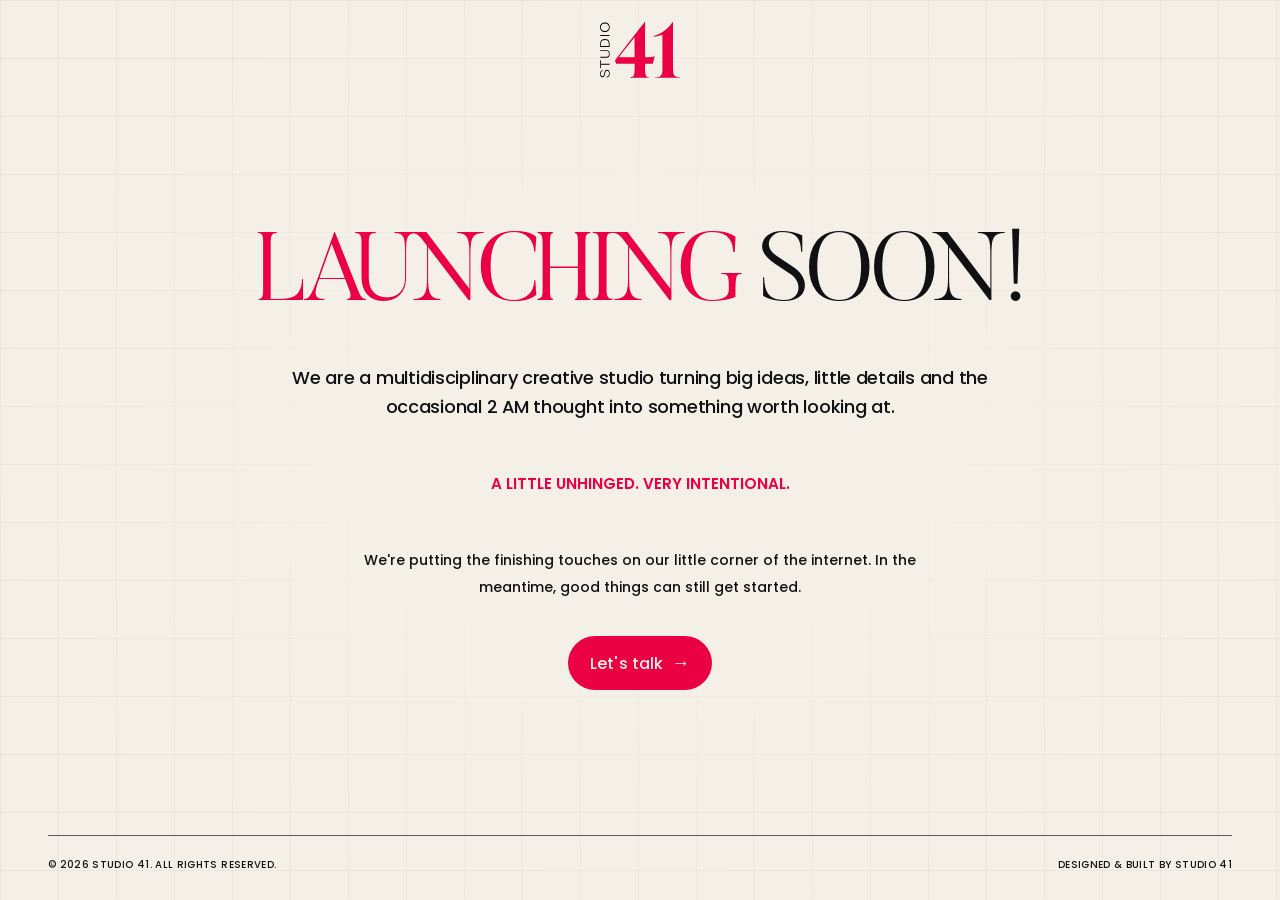
==== index.html @ 9d328b2e "Rename launch.html to index.html" ====
<!DOCTYPE html>
<html lang="en">

<head>
    <meta charset="UTF-8">
    <meta name="viewport" content="width=device-width, initial-scale=1.0">

    <meta name="theme-color" content="#F4F0E8">
    <meta name="description"
        content="Studio 41 is a multidisciplinary creative studio turning big ideas, little details and the occasional 2 AM thought into something worth looking at.">

    <title>Launching Soon — Studio 41</title>

    <!-- Launch page stylesheet -->
    <link rel="stylesheet" href="css/launch.css">

    <!-- Favicons -->
    <link rel="icon" type="image/png" sizes="16x16" href="assets/logos/Studio41-favicon-16.png">
    <link rel="icon" type="image/png" sizes="32x32" href="assets/logos/Studio41-favicon-32.png">
    <link rel="apple-touch-icon" sizes="180x180" href="assets/logos/Studio41-favicon-180.png">
</head>

<div class="page-transition" aria-hidden="true"></div>

<body>

    <main class="launch-page">

        <!-- Header: Logo only -->
        <header class="launch-header">
            <a href="launch.html" class="logo-link" aria-label="Studio 41 home">

                <img src="assets/logos/Studio41-logo-black.svg" alt="Studio 41" class="studio-logo">

            </a>
        </header>


        <!-- Main content -->
        <section class="launch-content" aria-labelledby="launch-title">

            <div class="launch-copy">

                <h1 id="launch-title" class="launch-title">
                    <span class="title-period">LAUNCHING</span> SOON!</span>
                </h1>

                <p class="launch-intro">
                    We are a multidisciplinary creative studio turning
                    big ideas, little details and the occasional 2 AM
                    thought into something worth looking at.
                </p>

                <p class="launch-tagline">
                    A little unhinged. Very intentional.
                </p>

                <p class="launch-description">
                    We're putting the finishing touches on our little
                    corner of the internet. In the meantime, good things
                    can still get started.
                </p>

                <a href="launch-contact.html" class="launch-cta">
                    <span>Let's talk</span>
                    <span class="cta-arrow" aria-hidden="true">→</span>
                </a>

            </div>

        </section>


        <!-- Footer -->
        <footer class="launch-footer">

            <div class="footer-line"></div>

            <div class="footer-content">

                <p class="footer-copyright">
                    © 2026 STUDIO 41. ALL RIGHTS RESERVED.
                </p>

                <p class="footer-credit">
                    DESIGNED & BUILT BY STUDIO 41
                </p>

            </div>

        </footer>

    </main>


    <script>
        // Fade in the current page after it loads
        window.addEventListener('pageshow', () => {
            document.body.classList.remove('page-leaving');
            document.body.classList.add('page-entering');
        });

        document.querySelectorAll('a[href]').forEach(link => {
            link.addEventListener('click', event => {
                const url = new URL(link.href, window.location.href);

                const isLaunchPage =
                    window.location.pathname.endsWith('/launch.html') ||
                    window.location.pathname.endsWith('/launch-contact.html');

                const isDestination =
                    url.pathname.endsWith('/launch.html') ||
                    url.pathname.endsWith('/launch-contact.html');

                if (
                    !isLaunchPage ||
                    !isDestination ||
                    url.origin !== window.location.origin ||
                    url.pathname === window.location.pathname ||
                    link.target === '_blank' ||
                    event.ctrlKey ||
                    event.metaKey ||
                    event.shiftKey ||
                    event.altKey
                ) {
                    return;
                }

                event.preventDefault();
                document.body.classList.remove('page-entering');
                document.body.classList.add('page-leaving');

                setTimeout(() => {
                    window.location.href = url.href;
                }, 50);
            });
        });
    </script>

</body>

</html>
---- css/launch.css ----
/* =========================================
   STUDIO 41 — LAUNCH PAGE
========================================= */

/* ---------- Google Fonts ---------- */

@import url("https://fonts.googleapis.com/css2?family=Poppins:wght@300;400;500;600;700&display=swap");


/* ---------- Butler Fonts ---------- */

@font-face {
    font-family: "Butler";
    src: url("/fonts/Butler-Free-Lgt.woff2") format("woff2");
    font-weight: 300;
    font-style: normal;
    font-display: swap;
}

@font-face {
    font-family: "Butler";
    src: url("/fonts/Butler-Free-Rmn.woff2") format("woff2");
    font-weight: 400;
    font-style: normal;
    font-display: swap;
}

@font-face {
    font-family: "Butler";
    src: url("/fonts/Butler-Free-Med.woff2") format("woff2");
    font-weight: 500;
    font-style: normal;
    font-display: swap;
}

@font-face {
    font-family: "Butler";
    src: url("/fonts/Butler-Free-SBd.woff2") format("woff2");
    font-weight: 600;
    font-style: normal;
    font-display: swap;
}

@font-face {
    font-family: "Butler";
    src: url("/fonts/Butler-Free-Bd.woff2") format("woff2");
    font-weight: 700;
    font-style: normal;
    font-display: swap;
}

@font-face {
    font-family: "Butler";
    src: url("/fonts/Butler-Free-XBd.woff2") format("woff2");
    font-weight: 800;
    font-style: normal;
    font-display: swap;
}

@font-face {
    font-family: "Butler";
    src: url("/fonts/Butler-Free-Blk.woff2") format("woff2");
    font-weight: 900;
    font-style: normal;
    font-display: swap;
}


/* ---------- Variables ---------- */

:root {
    --cream: #F4F0E8;
    --red: #EB0043;
    --dark: #111113;
    --white: #FFFFFF;

    --font-display: "Butler", serif;
    --font-body: "Poppins", sans-serif;

    --page-padding: 48px;
}


/* ---------- Reset ---------- */

* {
    margin: 0;
    padding: 0;
    box-sizing: border-box;
}

html {
    min-height: 100%;
    scroll-behavior: smooth;
}

body {
    min-height: 100vh;
    background: var(--cream);
    color: var(--dark);
    font-family: var(--font-body);
    font-weight: 400;
    -webkit-font-smoothing: antialiased;
    overflow-x: hidden;

    background-color: #F4F0E8;
    background-image:
        linear-gradient(rgba(17, 17, 19, 0.045) 1px, transparent 1px),
        linear-gradient(90deg, rgba(17, 17, 19, 0.045) 1px, transparent 1px);

    background-size: 58px 58px;
}

/* Fade the checks around the central content */
.launch-page {
    position: relative;
    isolation: isolate;
}

.launch-page::before {
    content: "";
    position: absolute;
    inset: 0;
    z-index: -1;
    pointer-events: none;

    background: radial-gradient(
        ellipse at center,
        #F4F0E8 0%,
        rgba(244, 240, 232, 0.96) 25%,
        rgba(244, 240, 232, 0.65) 45%,
        rgba(244, 240, 232, 0) 75%
    );
}

a {
    color: inherit;
    text-decoration: none;
    -webkit-tap-highlight-color: transparent;
}


/* ---------- Page Layout ---------- */

.launch-page {
    width: 100%;
    min-height: 100vh;
    min-height: 100svh;
    padding: 0 var(--page-padding);

    display: flex;
    flex-direction: column;
}




/* ---------- Header / Logo ---------- */

.launch-header {
    width: 100%;
    min-height: 100px;
    padding: 20px 0;

    display: flex;
    align-items: center;
    justify-content: center;

    flex-shrink: 0;
}

.logo-link {
    display: inline-flex;
    align-items: center;
    justify-content: center;
}

.studio-logo {
    display: block;
    width: 80px;
    height: auto;
    max-height: 76px;
    object-fit: contain;
}



/* ---------- Main Content ---------- */

.launch-content {
    width: 100%;
    flex: 1;

    display: flex;
    align-items: center;
    justify-content: center;

    padding: 55px 0 75px;
    text-align: center;
}

.launch-copy {
    width: 100%;
    max-width: 900px;
    margin: 0 auto;
}


/* ---------- Main Heading ---------- */

.launch-title {
    display: block;
    width: 100%;

    font-family: "Butler", serif;
    font-size: clamp(3.5rem, 7.5vw, 7rem);
    font-weight: 400;
    font-style: normal;

    line-height: 1.1;
    letter-spacing: -0.045em;
    white-space: nowrap;

    color: var(--dark);
    margin: 0 0 34px;
}

.title-period {
    color: var(--red);
}


/* ---------- Intro Copy ---------- */

.launch-intro {
    max-width: 720px;
    margin: 0 auto 18px;

    font-family: var(--font-body);
    font-size: clamp(1rem, 1.4vw, 1.15rem);
    font-weight: 500;
    line-height: 1.6;
    letter-spacing: -0.015em;
}

.launch-tagline {
    width: fit-content;
    margin: 50px auto 50px;

    color: var(--red);
    font-family: var(--font-body);
    text-transform: uppercase;
    font-size: 0.95rem;
    font-weight: 600;
    line-height: 1.7;
}

.launch-description {
    max-width: 620px;
    margin: 0 auto 36px;

    font-family: var(--font-body);
    font-size: 14px;
    font-weight: 500;
    line-height: 1.9;
}


/* ---------- CTA ---------- */

.launch-cta {
    width: fit-content;
    min-height: 54px;
    margin: 0 auto;
    padding: 14px 22px;

    display: inline-flex;
    align-items: center;
    justify-content: center;
    gap: 8px;

    background: var(--red);
    color: var(--cream);
    border: 0 solid var(--dark);
    border-radius: 50px;

    font-family: var(--font-body);
    font-size: 16px;
    font-weight: 500;
    letter-spacing: 0.01em;

    transition:
        background-color 0.25s ease,
        color 0.25s ease,
        border-color 0.25s ease;
}

.cta-arrow {
    display: inline-block;
    font-size: 1.15rem;
    line-height: 1;

    transition: transform 0.25s ease;
}

.launch-cta:hover {
    background: var(--dark);
    border-color: var(--red);
    color: var(--white);
}

.launch-cta:hover .cta-arrow {
    transform: translateX(4px);
}

.launch-cta:focus-visible,
.logo-link:focus-visible {
    outline: 2px solid var(--red);
    outline-offset: 5px;
}


/* ---------- Footer ---------- */

.launch-footer {
    
    width: 100%;
    flex-shrink: 0;
    padding-bottom: 26px;
}

.footer-line {
    width: 100%;
    height: 1px;
    margin-bottom: 20px;

    background: var(--dark);
    opacity: 0.65;
}

.footer-content {
    width: 100%;

    display: flex;
    align-items: center;
    justify-content: space-between;
    gap: 20px;
}

.footer-copyright,
.footer-credit {
    font-family: "Poppins", sans-serif;
    font-size: 10px;
    font-weight: 500;
    line-height: 1.8;
    letter-spacing: 0.035em;
    color: var(--dark);
}


/* =========================================
   TABLET
========================================= */

@media (max-width: 900px) {
    :root {
        --page-padding: 36px;
    }

    .launch-header {
        min-height: 90px;
    }

    .launch-title,
    h1.launch-title {
        font-size: clamp(3.5rem, 9vw, 6rem);
    }
}


/* =========================================
   MOBILE
========================================= */

@media (max-width: 600px) {
    :root {
        --page-padding: 22px;
    }

    .launch-header {
        min-height: 82px;
    }

    .studio-logo {
        width: 68px;
        max-height: 64px;
    }

    .launch-content {
        padding: 45px 0 60px;
    }

    .launch-title,
    h1.launch-title {
        font-size: 35px;
        font-weight: 500;
        line-height: 1.1;
        letter-spacing: -0.045em;
        white-space: nowrap;
        margin-bottom: 26px;
    }

    .launch-intro {
        font-size: 12px;
        line-height: 1.85;
        margin-bottom: 16px;
        padding: 0 15px;

    }

    .launch-tagline {
        font-size: 0.88rem;
        margin-bottom: 24px;
    }

    .launch-description {
        padding: 0 15px;
        font-size: 10px;
        line-height: 1.85;
        margin-bottom: 30px;
    }

    .launch-cta {
        min-height: 52px;
        padding: 13px 19px;
        gap: 20px;
        font-size: 0.8rem;
    }

    .launch-footer {
        padding-bottom: 20px;
        text-align: center;
    }

    .footer-line {
        margin-bottom: 16px;
    }

    .footer-content {
        flex-direction: column;
        align-items: center;
        gap: 0
    }

    .footer-copyright,
    .footer-credit {
        font-size: 8px;
        letter-spacing: 0.025em;
    }
}


/* ---------- Reduced Motion ---------- */

@media (prefers-reduced-motion: reduce) {
    html {
        scroll-behavior: auto;
    }

    *,
    *::before,
    *::after {
        transition-duration: 0.01ms !important;
        animation-duration: 0.01ms !important;
        animation-iteration-count: 1 !important;
    }
}



/* =========================================
   STUDIO 41 — SMOOTH PAGE TRANSITIONS
========================================= */

/* Initial state for the incoming page */
body {
    opacity: 0;
    transform: translateY(8px) scale(0.995);
}

/* Reveal the page only when it is ready */
body.page-entering {
    animation: pageEnter 900ms cubic-bezier(0.22, 1, 0.36, 1) forwards;
}

/* Outgoing page */
body.page-leaving {
    opacity: 0;
    transform: translateY(-4px) scale(1.005);
    transition:
        opacity 450ms ease,
        transform 450ms ease;
    pointer-events: none;
}

@keyframes pageEnter {
    from {
        opacity: 0;
        transform: translateY(8px) scale(0.995);
    }

    to {
        opacity: 1;
        transform: translateY(0) scale(1);
    }
}

@media (prefers-reduced-motion: reduce) {
    body,
    body.page-leaving {
        opacity: 1;
        transform: none;
        transition: none;
        animation: none;
    }
}
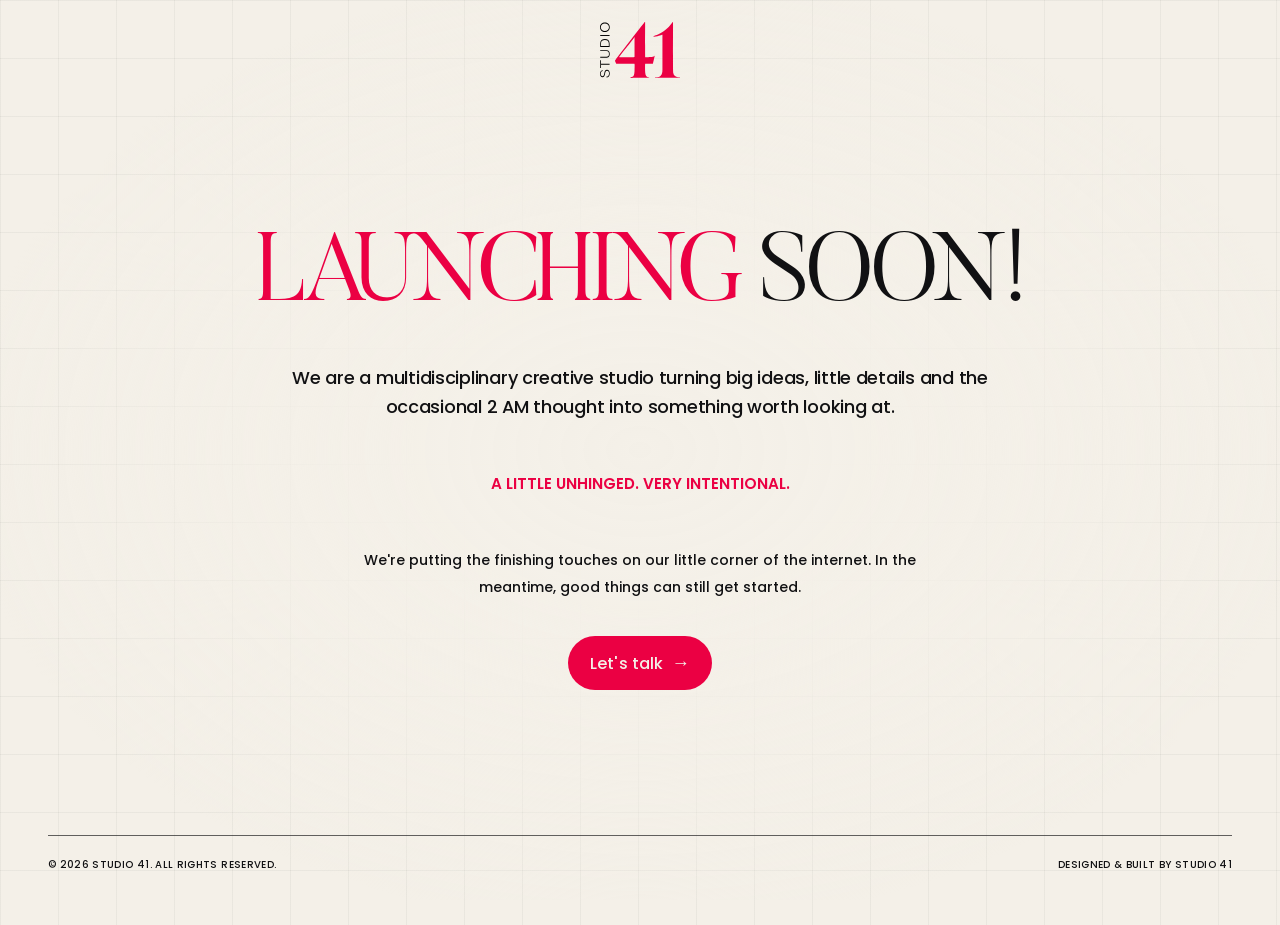
==== commit c1a64b48: "Update index.html" ====
--- a/index.html
+++ b/index.html
@@ -28,7 +28,7 @@
 
         <!-- Header: Logo only -->
         <header class="launch-header">
-            <a href="launch.html" class="logo-link" aria-label="Studio 41 home">
+            <a href="/" class="logo-link" aria-label="Studio 41 home">
 
                 <img src="assets/logos/Studio41-logo-black.svg" alt="Studio 41" class="studio-logo">
 
@@ -61,7 +61,7 @@
                     can still get started.
                 </p>
 
-                <a href="launch-contact.html" class="launch-cta">
+                <a href="/contact/" class="launch-cta">
                     <span>Let's talk</span>
                     <span class="cta-arrow" aria-hidden="true">→</span>
                 </a>
@@ -91,51 +91,54 @@
         </footer>
 
     </main>
-
+ 
 
     <script>
-        // Fade in the current page after it loads
-        window.addEventListener('pageshow', () => {
-            document.body.classList.remove('page-leaving');
-            document.body.classList.add('page-entering');
+    window.addEventListener('pageshow', () => {
+        document.body.classList.remove('page-leaving');
+        document.body.classList.add('page-entering');
+    });
+
+    document.querySelectorAll('a[href]').forEach(link => {
+        link.addEventListener('click', event => {
+            const url = new URL(link.href, window.location.href);
+
+            const isCurrentPage =
+                window.location.pathname === '/' ||
+                window.location.pathname === '/index.html' ||
+                window.location.pathname === '/contact/' ||
+                window.location.pathname === '/contact';
+
+            const isDestination =
+                url.pathname === '/' ||
+                url.pathname === '/index.html' ||
+                url.pathname === '/contact/' ||
+                url.pathname === '/contact';
+
+            if (
+                !isCurrentPage ||
+                !isDestination ||
+                url.origin !== window.location.origin ||
+                url.pathname === window.location.pathname ||
+                link.target === '_blank' ||
+                event.ctrlKey ||
+                event.metaKey ||
+                event.shiftKey ||
+                event.altKey
+            ) {
+                return;
+            }
+
+            event.preventDefault();
+            document.body.classList.remove('page-entering');
+            document.body.classList.add('page-leaving');
+
+            setTimeout(() => {
+                window.location.href = url.href;
+            }, 450);
         });
-
-        document.querySelectorAll('a[href]').forEach(link => {
-            link.addEventListener('click', event => {
-                const url = new URL(link.href, window.location.href);
-
-                const isLaunchPage =
-                    window.location.pathname.endsWith('/launch.html') ||
-                    window.location.pathname.endsWith('/launch-contact.html');
-
-                const isDestination =
-                    url.pathname.endsWith('/launch.html') ||
-                    url.pathname.endsWith('/launch-contact.html');
-
-                if (
-                    !isLaunchPage ||
-                    !isDestination ||
-                    url.origin !== window.location.origin ||
-                    url.pathname === window.location.pathname ||
-                    link.target === '_blank' ||
-                    event.ctrlKey ||
-                    event.metaKey ||
-                    event.shiftKey ||
-                    event.altKey
-                ) {
-                    return;
-                }
-
-                event.preventDefault();
-                document.body.classList.remove('page-entering');
-                document.body.classList.add('page-leaving');
-
-                setTimeout(() => {
-                    window.location.href = url.href;
-                }, 50);
-            });
-        });
-    </script>
+    });
+</script>
 
 </body>
 
